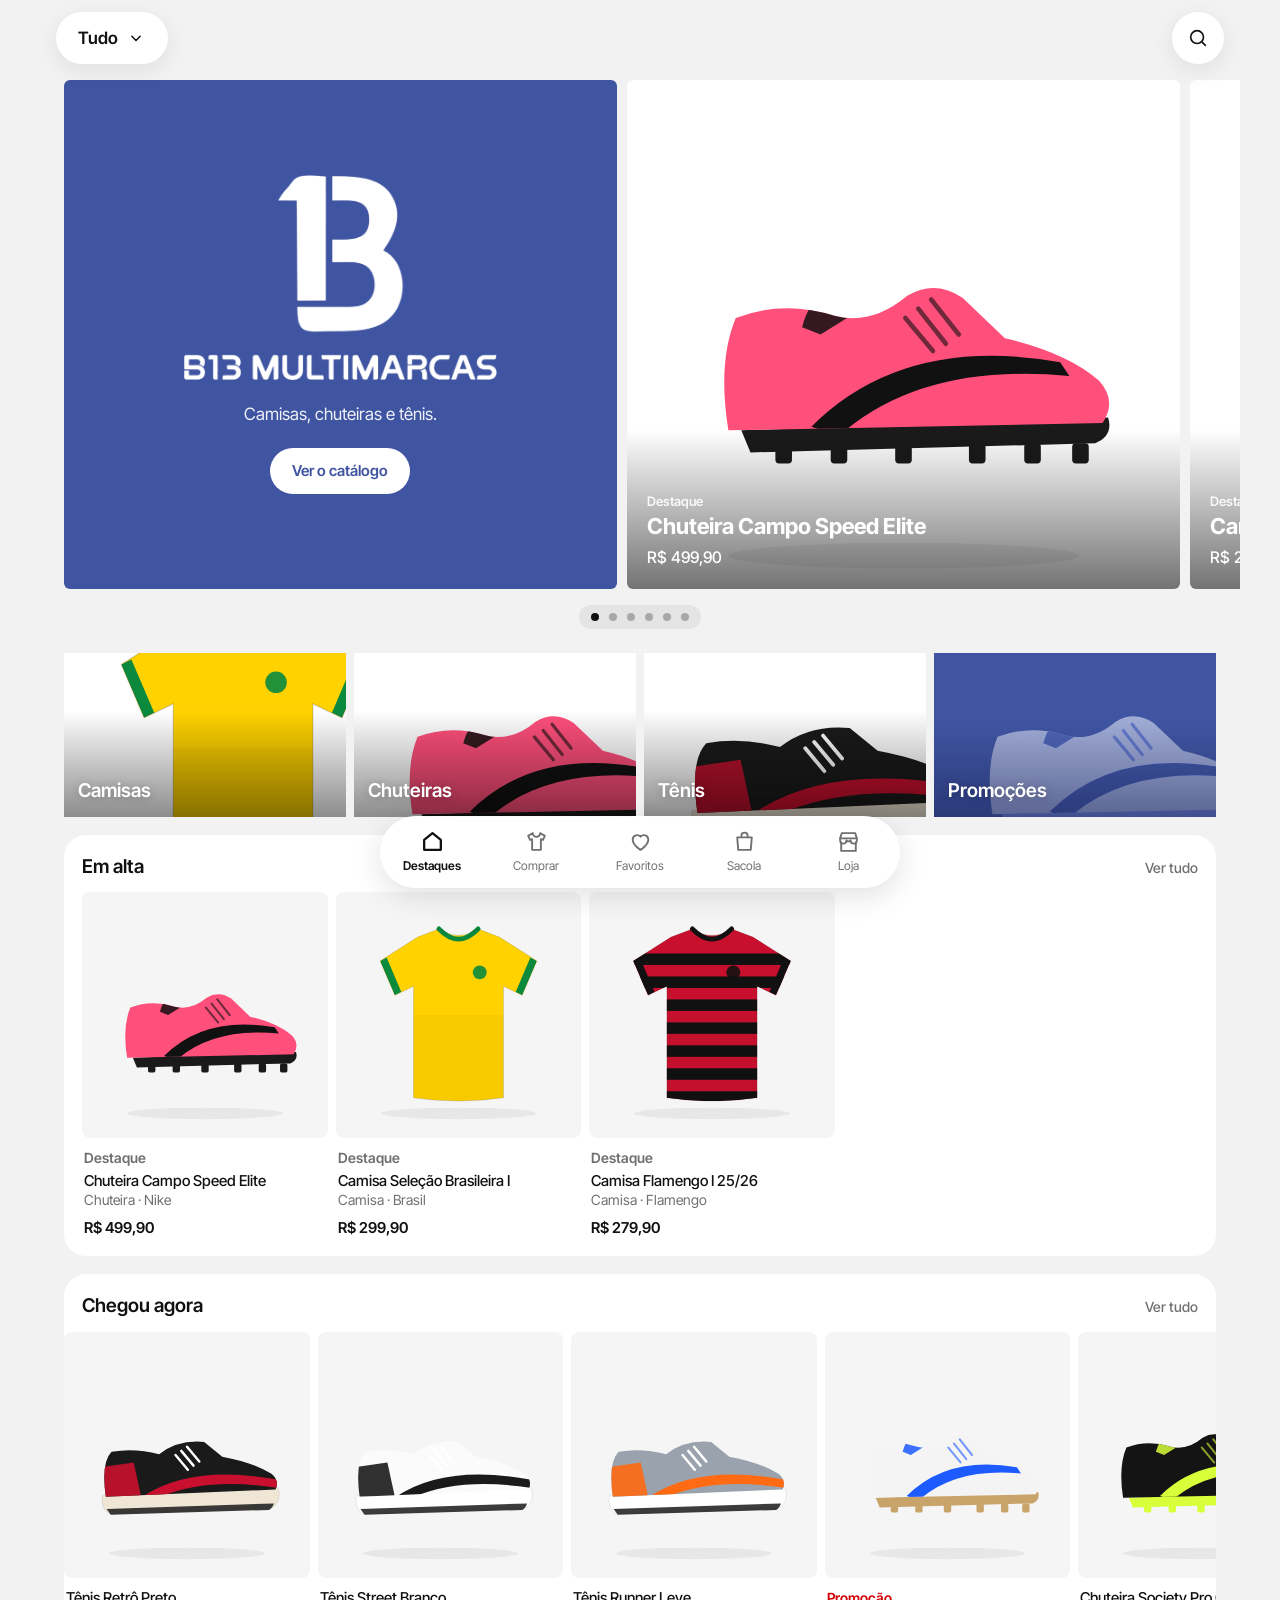
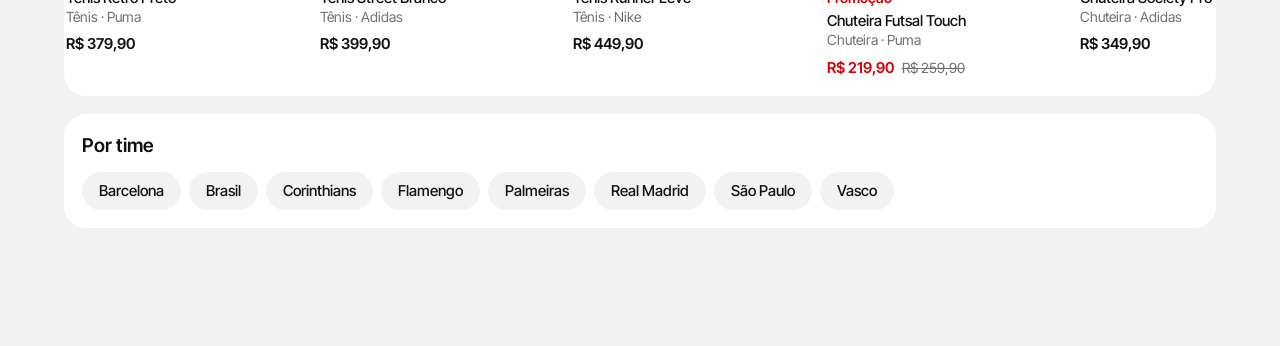
==== index.html @ 79653fb7 "Catálogo B13 com Firebase da loja Co-Authored-By: Claude Opus 5.5 <noreply@anthropic.com>" ====
<!doctype html>
<html lang="pt-BR">
<head>
<meta charset="utf-8">
<meta name="viewport" content="width=device-width, initial-scale=1, viewport-fit=cover">
<title>B13 Multimarcas | Catálogo</title>
<meta name="description" content="Camisas de futebol, chuteiras e tênis. Veja o catálogo e peça pelo WhatsApp.">
<meta name="theme-color" content="#f2f2f2">
<meta property="og:title" content="B13 Multimarcas | Catálogo">
<meta property="og:image" content="https://b13multimarcas.com.br/assets/marca/compartilhar.jpg">
<meta property="og:image:width" content="1200">
<meta property="og:image:height" content="630">
<meta property="og:url" content="https://b13multimarcas.com.br/">
<link rel="canonical" href="https://b13multimarcas.com.br/">
<meta property="og:type" content="website">
<meta property="og:description" content="Camisas de futebol, chuteiras e tênis. Peça pelo WhatsApp.">
<link rel="icon" type="image/png" sizes="32x32" href="assets/marca/icone-32.png">
<link rel="apple-touch-icon" href="assets/marca/icone-180.png">
<link rel="preconnect" href="https://fonts.googleapis.com">
<link rel="preconnect" href="https://fonts.gstatic.com" crossorigin>
<link href="https://fonts.googleapis.com/css2?family=Anton&family=Inter+Tight:wght@400;500;600;700&display=swap" rel="stylesheet">
<link rel="stylesheet" href="assets/app.css">
<link rel="stylesheet" href="assets/vitrine.css">
</head>
<body class="vit">
<header class="vtop" id="top">
  <div class="vtop-in wrap">
    <div class="sel-w">
      <button class="pill" id="sel" aria-haspopup="menu" aria-expanded="false"></button>
      <div class="menu" id="menu" role="menu"></div>
    </div>
    <label class="pill busca" id="buscaBox"><input id="q" type="search" placeholder="Buscar time, modelo ou marca" autocomplete="off"><button class="icon-btn" id="qx" aria-label="Fechar busca"></button></label>
    <button class="redondo" id="btnBusca" aria-label="Buscar"></button>
  </div>
</header>

<main class="wrap" id="tela"></main>

<nav class="abas" id="abas" aria-label="Seções"></nav>

<article class="pagina" id="pagina"></article>

<div class="veu" id="veu"></div>
<aside class="folha" id="folha" aria-label="Filtros"></aside>
<div class="toast" id="toast"></div>

<script type="module" src="assets/vitrine.js"></script>
</body>
</html>
---- assets/app.css ----
:root {
  --tx: #111111;
  --tx2: #707072;
  --tx3: #9e9ea0;
  --bg: #ffffff;
  --sf: #f5f5f5;
  --ln: #e5e5e5;
  --brand: #4055a2;
  --brand-d: #34478c;
  --promo: #d30005;
  --ok: #007d48;
  --warn: #b25e00;
  --r: 12px;
  --head: 56px;
  color-scheme: light;
}
* { box-sizing: border-box; margin: 0; padding: 0; }
html { -webkit-text-size-adjust: 100%; }
body {
  font-family: 'Inter Tight', 'Helvetica Neue', Helvetica, Arial, sans-serif;
  color: var(--tx); background: var(--bg); font-size: 16px; line-height: 1.45;
  -webkit-font-smoothing: antialiased; -webkit-tap-highlight-color: transparent;
}
button, input, select, textarea { font: inherit; color: inherit; }
button { background: none; border: 0; cursor: pointer; }
img { display: block; max-width: 100%; }
a { color: inherit; text-decoration: none; }
.wrap { max-width: 1200px; margin: 0 auto; }
.display { font-family: 'Anton', 'Inter Tight', sans-serif; font-weight: 400; text-transform: uppercase; line-height: .95; letter-spacing: 0; }
.muted { color: var(--tx2); }
.icon-btn { width: 44px; height: 44px; display: grid; place-items: center; border-radius: 50%; }
.icon-btn:hover { background: var(--sf); }

/* topo */
.top { position: sticky; top: 0; z-index: 20; background: rgba(255,255,255,.96); backdrop-filter: blur(10px); }
.top-in { height: var(--head); display: flex; align-items: center; justify-content: space-between; padding: 0 8px 0 16px; gap: 8px; }
.marca { display: flex; align-items: center; gap: 10px; }
.marca img { height: 30px; width: auto; }
.marca .mn { height: 11px; }
.top.buscando .marca { display: none; }
.logo { font-family: 'Anton', sans-serif; font-size: 30px; letter-spacing: .5px; line-height: 1; }
.search { flex: 1; display: none; align-items: center; gap: 8px; background: var(--sf); border-radius: 999px; padding: 0 6px 0 14px; height: 40px; }
.search input { flex: 1; border: 0; background: none; outline: none; min-width: 0; font-size: 16px; }
.top.buscando .logo { display: none; }
.top.buscando .search { display: flex; }
.top.buscando .btn-busca { display: none; }

/* chips */
.chips { display: flex; gap: 8px; overflow-x: auto; padding: 8px 16px 12px; scrollbar-width: none; }
.chips::-webkit-scrollbar { display: none; }
.chip { flex: none; height: 38px; padding: 0 16px; border-radius: 999px; border: 1px solid var(--ln); background: #fff; font-size: 15px; font-weight: 500; white-space: nowrap; display: inline-flex; align-items: center; gap: 6px; }
.chip.on { background: var(--brand); color: #fff; border-color: var(--brand); }
.chip.off { color: var(--tx3); text-decoration: line-through; }
.chip .n { font-size: 12px; background: #fff; color: var(--tx); border-radius: 999px; min-width: 18px; height: 18px; display: grid; place-items: center; padding: 0 5px; }

/* vitrine */
.intro { padding: 20px 16px 4px; }
.intro h1 { font-size: 44px; }
.intro p { color: var(--tx2); margin-top: 8px; }
.barra { display: flex; justify-content: space-between; align-items: baseline; padding: 4px 16px 10px; font-size: 14px; color: var(--tx2); }
.grid { display: grid; grid-template-columns: repeat(2, 1fr); gap: 20px 6px; padding: 0 0 40px; }
@media (min-width: 720px) { .grid { grid-template-columns: repeat(3, 1fr); gap: 32px 12px; padding: 0 16px 60px; } .intro h1 { font-size: 64px; } }
@media (min-width: 1080px) { .grid { grid-template-columns: repeat(4, 1fr); } }
.card { display: block; }
.card .ph { aspect-ratio: 1; background: var(--sf); overflow: hidden; position: relative; }
.card .ph img { width: 100%; height: 100%; object-fit: cover; transition: transform .4s; }
.card:hover .ph img { transform: scale(1.03); }
.card.esg .ph img { opacity: .45; }
.card .info { padding: 10px 10px 0; }
.tag { font-size: 14px; font-weight: 600; color: var(--promo); }
.tag.cinza { color: var(--tx2); }
.card .nome { font-weight: 500; font-size: 15px; line-height: 1.3; margin-top: 2px; }
.card .sub { color: var(--tx2); font-size: 14px; }
.preco { margin-top: 6px; font-weight: 600; font-size: 15px; display: flex; gap: 8px; align-items: baseline; flex-wrap: wrap; }
.preco s { color: var(--tx2); font-weight: 400; font-size: 14px; }
.preco .pr { color: var(--promo); }
.vazio { padding: 60px 16px; text-align: center; color: var(--tx2); }
.rodape { border-top: 1px solid var(--ln); padding: 28px 16px 40px; display: flex; flex-direction: column; gap: 14px; font-size: 14px; color: var(--tx2); }
.rodape a { color: var(--tx); font-weight: 500; }

/* produto */
.pagina { position: fixed; inset: 0; background: #fff; z-index: 40; overflow-y: auto; display: none; }
.pagina.on { display: block; animation: sobe .22s ease-out; }
@keyframes sobe { from { transform: translateY(16px); opacity: 0; } }
.pg-top { position: sticky; top: 0; z-index: 3; height: var(--head); display: flex; justify-content: space-between; align-items: center; padding: 0 6px; background: rgba(255,255,255,.96); }
.galeria { display: flex; overflow-x: auto; scroll-snap-type: x mandatory; scrollbar-width: none; background: var(--sf); }
.galeria::-webkit-scrollbar { display: none; }
.galeria img { flex: none; width: 100%; aspect-ratio: 1; object-fit: cover; scroll-snap-align: start; }
.pontos { display: flex; justify-content: center; gap: 6px; padding: 12px 0 0; }
.pontos i { width: 6px; height: 6px; border-radius: 50%; background: var(--ln); }
.pontos i.on { background: var(--brand); }
.pd { padding: 18px 20px 120px; }
.pd h1 { font-size: 26px; font-weight: 600; line-height: 1.15; letter-spacing: -.3px; }
.pd .sub { color: var(--tx2); margin-top: 4px; }
.pd .preco { font-size: 18px; margin-top: 14px; }
.pd .preco s { font-size: 16px; }
.sec-t { font-weight: 600; margin: 28px 0 12px; display: flex; justify-content: space-between; }
.tams { display: grid; grid-template-columns: repeat(auto-fill, minmax(72px, 1fr)); gap: 8px; }
.tam { height: 48px; border: 1px solid var(--ln); border-radius: 8px; font-weight: 500; }
.tam.on { border-color: var(--brand); box-shadow: inset 0 0 0 1px var(--brand); color: var(--brand); }
.tam:disabled { color: var(--tx3); background: var(--sf); text-decoration: line-through; cursor: default; }
.pd .desc { color: var(--tx); margin-top: 28px; line-height: 1.6; }
.cta { position: fixed; left: 0; right: 0; bottom: 0; padding: 12px 16px calc(12px + env(safe-area-inset-bottom)); background: linear-gradient(transparent, #fff 30%); z-index: 4; }
.pagina .cta { position: sticky; }
.btn { height: 56px; width: 100%; border-radius: 999px; background: var(--brand); color: #fff; font-weight: 600; font-size: 16px; transition: background .15s; display: flex; align-items: center; justify-content: center; gap: 10px; }
.btn:active { background: var(--brand-d); }
.btn.sec:active { background: var(--sf); }
.btn:disabled { background: var(--ln); color: var(--tx3); }
.btn.sec { background: #fff; color: var(--tx); border: 1px solid var(--ln); }
.btn.mini { height: 44px; width: auto; padding: 0 20px; font-size: 15px; }
.rel { display: grid; grid-auto-flow: column; grid-auto-columns: 46%; gap: 8px; overflow-x: auto; scrollbar-width: none; margin: 0 -20px; padding: 0 20px; }
.rel::-webkit-scrollbar { display: none; }
@media (min-width: 900px) {
  .pg-in { display: grid; grid-template-columns: 1.3fr 1fr; max-width: 1200px; margin: 0 auto; gap: 32px; }
  .galeria { flex-direction: column; overflow: visible; background: none; gap: 8px; }
  .galeria img { background: var(--sf); }
  .pontos { display: none; }
  .pd { position: sticky; top: var(--head); align-self: start; }
  .pagina .cta { position: static; padding: 24px 0 0; background: none; }
  .rel { grid-auto-columns: 30%; }
}

/* folha de filtros */
.veu { position: fixed; inset: 0; background: rgba(0,0,0,.35); z-index: 60; display: none; }
.veu.on { display: block; }
.folha { position: fixed; left: 0; right: 0; bottom: 0; background: #fff; border-radius: 20px 20px 0 0; z-index: 61; max-height: 86vh; overflow-y: auto; transform: translateY(105%); transition: transform .25s ease; }
.folha.on { transform: none; }
@media (min-width: 720px) { .folha { left: auto; top: 0; width: 420px; border-radius: 0; max-height: none; transform: translateX(105%); } }
.folha-h { display: flex; justify-content: space-between; align-items: center; padding: 14px 8px 4px 20px; font-weight: 600; font-size: 18px; position: sticky; top: 0; background: #fff; }
.folha-c { padding: 0 20px 20px; }
.folha-c .sec-t { margin-top: 20px; }
.folha-c .chips { padding: 0; flex-wrap: wrap; overflow: visible; }
.folha-f { position: sticky; bottom: 0; background: #fff; display: flex; gap: 10px; padding: 12px 20px calc(14px + env(safe-area-inset-bottom)); border-top: 1px solid var(--ln); }

/* interruptor */
.sw { display: flex; justify-content: space-between; align-items: center; gap: 16px; padding: 12px 0; cursor: pointer; }
.sw input { appearance: none; width: 46px; height: 28px; border-radius: 999px; background: var(--ln); position: relative; flex: none; cursor: pointer; transition: background .2s; }
.sw input::after { content: ''; position: absolute; width: 22px; height: 22px; top: 3px; left: 3px; border-radius: 50%; background: #fff; box-shadow: 0 1px 3px rgba(0,0,0,.2); transition: transform .2s; }
.sw input:checked { background: var(--brand); }
.sw input:checked::after { transform: translateX(18px); }
.sw small { display: block; color: var(--tx2); font-size: 13px; }

.toast { position: fixed; left: 50%; bottom: 96px; transform: translateX(-50%) translateY(20px); background: var(--tx); color: #fff; padding: 12px 18px; border-radius: 999px; font-size: 14px; font-weight: 500; opacity: 0; transition: .2s; z-index: 90; pointer-events: none; white-space: nowrap; }
.toast.on { opacity: 1; transform: translateX(-50%); }
---- assets/vitrine.css ----
/* Vitrine: layout de app (menu em pílula, banner, blocos e barra flutuante) */
body.vit { --cinza: #f2f2f2; --sombra: 0 6px 24px rgba(0,0,0,.08); background: #fff; padding-bottom: calc(110px + env(safe-area-inset-bottom)); }
body.vit.fundo { background: var(--cinza); }

/* topo */
/* sem backdrop-filter aqui: ele esconde o menu que sai para fora do topo */
.vtop { position: sticky; top: 0; z-index: 30; background: rgba(255,255,255,.97); }
body.fundo .vtop { background: rgba(242,242,242,.97); }
.vtop-in { height: 76px; display: flex; align-items: center; justify-content: space-between; gap: 10px; padding: 0 16px; }
.pill { height: 52px; border-radius: 999px; background: #fff; box-shadow: var(--sombra); display: inline-flex; align-items: center; gap: 8px; padding: 0 22px; font-weight: 600; font-size: 17px; }
.pill svg { transition: transform .2s; }
.pill[aria-expanded="true"] svg { transform: rotate(180deg); }
.redondo { width: 52px; height: 52px; border-radius: 50%; background: #fff; box-shadow: var(--sombra); display: grid; place-items: center; flex: none; }
.sel-w { position: relative; }
.menu { position: absolute; top: 60px; left: 0; min-width: 250px; background: #fff; border-radius: 22px; box-shadow: 0 12px 40px rgba(0,0,0,.14); padding: 10px 0; display: none; z-index: 5; }
.menu.on { display: block; animation: cai .16s ease-out; }
@keyframes cai { from { opacity: 0; transform: translateY(-6px); } }
.menu button { display: flex; align-items: center; gap: 10px; width: 100%; text-align: left; padding: 13px 26px; font-size: 17px; }
.menu button.on { font-weight: 700; }
.menu hr { border: 0; border-top: 1px solid var(--ln); margin: 6px 16px; }
.menu .ponto { width: 8px; height: 8px; border-radius: 50%; background: var(--promo); }
.busca { display: none; flex: 1; padding: 0 6px 0 20px; font-weight: 400; }
.busca input { flex: 1; min-width: 0; border: 0; outline: none; background: none; font-size: 16px; }
.vtop.buscando .sel-w, .vtop.buscando #btnBusca { display: none; }
.vtop.buscando .busca { display: flex; }

/* banner */
.hero { display: flex; gap: 10px; overflow-x: auto; scroll-snap-type: x mandatory; padding: 4px 24px 0; scroll-padding: 0 24px; scrollbar-width: none; }
.hero::-webkit-scrollbar { display: none; }
.slide { flex: 0 0 calc(100% - 48px); max-width: 560px; aspect-ratio: 5 / 4.6; border-radius: 6px; overflow: hidden; position: relative; scroll-snap-align: center; background: #fff; display: block; }
.slide img { width: 100%; height: 100%; object-fit: cover; }
.slide .txt { position: absolute; left: 0; right: 0; bottom: 0; padding: 60px 20px 20px; background: linear-gradient(transparent, rgba(0,0,0,.55)); color: #fff; }
.slide .txt small { font-size: 13px; font-weight: 600; opacity: .9; }
.slide .txt b { display: block; font-size: 22px; line-height: 1.15; margin-top: 2px; }
.slide .txt span { display: block; margin-top: 6px; font-weight: 500; }
.slide.marca-s { background: var(--brand); display: flex; flex-direction: column; justify-content: center; align-items: center; gap: 22px; color: #fff; text-align: center; padding: 24px; }
.slide.marca-s img { width: 62%; height: auto; object-fit: contain; }
.slide.marca-s p { font-size: 17px; opacity: .92; }
.slide.marca-s i { font-style: normal; background: #fff; color: var(--brand); font-weight: 600; border-radius: 999px; padding: 12px 22px; font-size: 15px; }
.slide.sem-foto { background: #fff; }
.slide.sem-foto img { object-fit: contain; padding: 8% 8% 22%; }
.dots { display: flex; justify-content: center; padding: 16px 0 6px; }
.dots div { display: flex; gap: 10px; background: #e4e4e4; border-radius: 999px; padding: 8px 12px; }
.dots i { width: 8px; height: 8px; border-radius: 50%; background: #a8a8a8; transition: background .2s; }
.dots i.on { background: var(--tx); }

/* blocos de categoria */
.blocos { display: grid; grid-template-columns: 1fr 1fr; gap: 8px; padding: 18px 24px 0; }
.bloco { position: relative; aspect-ratio: 1.72; overflow: hidden; background: #fff; display: block; }
.bloco img { position: absolute; inset: 0; width: 100%; height: 100%; object-fit: cover; transform: scale(1.35) translate(10%, 6%); }
.bloco::after { content: ''; position: absolute; inset: 0; background: linear-gradient(transparent 35%, rgba(0,0,0,.45)); }
.bloco b { position: absolute; left: 14px; bottom: 12px; z-index: 1; color: #fff; font-size: 19px; font-weight: 600; text-shadow: 0 1px 8px rgba(0,0,0,.25); }
.bloco.promo { background: var(--brand); }
.bloco.promo img { mix-blend-mode: luminosity; opacity: .55; }
.bloco.promo::after { background: linear-gradient(transparent 40%, rgba(20,30,80,.5)); }

/* faixas de produtos */
.faixa { background: #fff; border-radius: 22px; margin: 18px 24px 0; padding: 18px 0 18px; }
.faixa h2 { font-size: 19px; font-weight: 600; padding: 0 18px 12px; display: flex; justify-content: space-between; align-items: baseline; }
.faixa h2 a { font-size: 14px; font-weight: 500; color: var(--tx2); }
.trilho { display: grid; grid-auto-flow: column; grid-auto-columns: 42%; gap: 8px; overflow-x: auto; padding: 0 18px; scrollbar-width: none; scroll-snap-type: x proximity; }
.trilho::-webkit-scrollbar { display: none; }
.trilho .card { scroll-snap-align: start; }
.trilho .card .info { padding: 8px 2px 0; }
.trilho .card .ph { border-radius: 8px; }
.times { display: flex; flex-wrap: wrap; gap: 8px; padding: 0 18px; }
.times .chip { background: var(--cinza); border-color: var(--cinza); }

/* telas */
.tit { padding: 6px 16px 14px; }
.tit h1 { font-size: 28px; font-weight: 700; letter-spacing: -.4px; }
.tit p { color: var(--tx2); margin-top: 2px; }
.vit .chips { padding: 0 16px 12px; }
.vazio2 { padding: 70px 32px; text-align: center; color: var(--tx2); display: flex; flex-direction: column; align-items: center; gap: 14px; }
.vazio2 .ic { width: 72px; height: 72px; border-radius: 50%; background: var(--sf); display: grid; place-items: center; color: var(--tx); }
.vazio2 b { color: var(--tx); font-size: 18px; }

/* sacola */
.itens { padding: 0 16px; }
.item { display: grid; grid-template-columns: 96px 1fr; gap: 14px; padding: 16px 0; border-bottom: 1px solid var(--ln); }
.item .ph { aspect-ratio: 1; background: var(--sf); border-radius: 8px; overflow: hidden; }
.item .ph img { width: 100%; height: 100%; object-fit: cover; }
.item .nm { font-weight: 500; line-height: 1.3; }
.item .sb { color: var(--tx2); font-size: 14px; margin-top: 2px; }
.item .rod { display: flex; justify-content: space-between; align-items: center; margin-top: 10px; }
.qtd { display: inline-flex; align-items: center; border: 1px solid var(--ln); border-radius: 999px; height: 38px; }
.qtd button { width: 38px; height: 36px; display: grid; place-items: center; }
.qtd button:disabled { color: var(--tx3); }
.qtd span { min-width: 22px; text-align: center; font-weight: 600; }
.resumo { margin: 8px 16px 0; padding: 18px 0; }
.resumo .l { display: flex; justify-content: space-between; padding: 4px 0; }
.resumo .l.t { font-weight: 700; font-size: 18px; border-top: 1px solid var(--ln); margin-top: 10px; padding-top: 14px; }
.resumo small { display: block; color: var(--tx2); margin: 10px 0 18px; }
.lnk { text-decoration: underline; color: var(--tx2); font-size: 14px; padding: 14px 0; display: block; margin: 0 auto; }

/* loja */
.lojab { padding: 10px 24px; display: flex; flex-direction: column; gap: 12px; }
.lojab .cab { background: var(--brand); border-radius: 22px; padding: 34px 24px; display: flex; flex-direction: column; align-items: center; gap: 14px; color: #fff; text-align: center; }
.lojab .cab img { width: 60%; max-width: 260px; }
.passos { background: var(--sf); border-radius: 18px; padding: 18px 20px; display: flex; flex-direction: column; gap: 12px; margin-top: 8px; }
.passos div { display: flex; gap: 12px; align-items: baseline; }
.passos b { width: 24px; height: 24px; border-radius: 50%; background: var(--tx); color: #fff; font-size: 13px; display: grid; place-items: center; flex: none; }

/* barra de abas flutuante */
.abas { position: fixed; z-index: 35; left: 50%; transform: translateX(-50%); bottom: calc(12px + env(safe-area-inset-bottom)); width: calc(100% - 32px); max-width: 520px; height: 72px; border-radius: 36px; background: rgba(255,255,255,.96); backdrop-filter: blur(14px); -webkit-backdrop-filter: blur(14px); box-shadow: 0 8px 30px rgba(0,0,0,.12); display: grid; grid-template-columns: repeat(5, 1fr); align-items: center; }
.abas button { display: flex; flex-direction: column; align-items: center; gap: 3px; font-size: 12px; color: var(--tx2); position: relative; }
.abas button.on { color: var(--tx); font-weight: 600; }
.abas button.on svg { stroke-width: 2.2; }
.abas .badge-n { position: absolute; top: -4px; left: calc(50% + 6px); min-width: 18px; height: 18px; border-radius: 999px; background: var(--brand); color: #fff; font-size: 11px; font-weight: 700; display: grid; place-items: center; padding: 0 5px; }
body.vit .toast { bottom: calc(100px + env(safe-area-inset-bottom)); }

/* produto: ações extras */
.pg-top .dir { display: flex; }
.coracao.on svg { fill: var(--promo); stroke: var(--promo); }
.acoes { display: flex; gap: 8px; }
.acoes .btn { flex: 1; font-size: 15px; gap: 8px; }
.acoes .btn.meia { flex: 0 0 36%; }
.tams.pisca { animation: pisca .5s; }
@keyframes pisca { 25%, 75% { transform: translateX(-5px); } 50% { transform: translateX(5px); } }

@media (min-width: 720px) {
  .slide { flex-basis: 48%; }
  .blocos { grid-template-columns: repeat(4, 1fr); }
  .trilho { grid-auto-columns: 22%; }
}

/* finalizar compra */
.voltar-lnk { display: inline-flex; align-items: center; gap: 4px; color: var(--tx2); font-size: 14px; margin-bottom: 6px; }
.fin { padding: 0 16px 20px; display: flex; flex-direction: column; gap: 12px; }
.passo { border: 1px solid var(--ln); border-radius: 18px; padding: 18px 16px; }
.passo h2 { font-size: 18px; font-weight: 600; display: flex; align-items: center; gap: 10px; margin-bottom: 14px; }
.passo h2 b { width: 26px; height: 26px; border-radius: 50%; background: var(--tx); color: #fff; font-size: 13px; display: grid; place-items: center; }
.cep-l { display: flex; gap: 8px; }
.cep-l input, .cmp input { flex: 1; min-width: 0; height: 50px; border: 1px solid var(--ln); border-radius: 12px; padding: 0 14px; font-size: 16px; background: #fff; outline: none; }
.cep-l input:focus, .cmp input:focus { border-color: var(--tx); }
.cep-l .btn.mini { height: 50px; }
.lnk-p { display: inline-block; font-size: 13px; color: var(--tx2); text-decoration: underline; margin-top: 8px; }
.erro-ck { color: var(--promo); font-size: 14px; margin-top: 10px; }
.opcoes { display: flex; flex-direction: column; gap: 8px; margin-top: 14px; }
.op { display: flex; align-items: center; gap: 12px; border: 1px solid var(--ln); border-radius: 14px; padding: 14px; cursor: pointer; }
.op.on { border-color: var(--brand); box-shadow: inset 0 0 0 1px var(--brand); }
.op input { accent-color: var(--brand); width: 18px; height: 18px; flex: none; }
.op .m { flex: 1; min-width: 0; display: flex; flex-direction: column; }
.op .m small { color: var(--tx2); font-size: 13px; }
.op .v { font-weight: 600; white-space: nowrap; }
.cmp { display: flex; flex-direction: column; gap: 6px; margin-bottom: 12px; font-size: 14px; color: var(--tx2); }
.cmp input { flex: none; color: var(--tx); }
.dupla-ck { display: grid; grid-template-columns: 1fr 96px; gap: 10px; }
.passo .l { display: flex; justify-content: space-between; padding: 4px 0; }
.passo .l.t { font-weight: 700; font-size: 18px; border-top: 1px solid var(--ln); margin-top: 8px; padding-top: 12px; }
.seguro { text-align: center; color: var(--tx2); font-size: 13px; margin-top: 10px; }
.aviso-demo { background: var(--sf); border-radius: 12px; padding: 14px; font-size: 14px; color: var(--tx2); }

/* pedido confirmado */
.ok-pg { text-align: center; padding: 26px 24px 18px; display: flex; flex-direction: column; align-items: center; gap: 10px; }
.ok-pg h1 { font-size: 26px; font-weight: 700; letter-spacing: -.3px; }
.ok-pg p { color: var(--tx2); max-width: 320px; }
.ic-ok { width: 76px; height: 76px; border-radius: 50%; background: var(--ok); color: #fff; display: grid; place-items: center; }
.ic-ok.esp { background: var(--warn); }
.mini-i { display: flex; justify-content: space-between; gap: 12px; padding: 10px 0; border-bottom: 1px solid var(--ln); font-size: 15px; }
.mini-i small { color: var(--tx2); }
.mini-i.t { font-weight: 700; border: 0; font-size: 17px; }
.fin .lnk { text-align: center; }
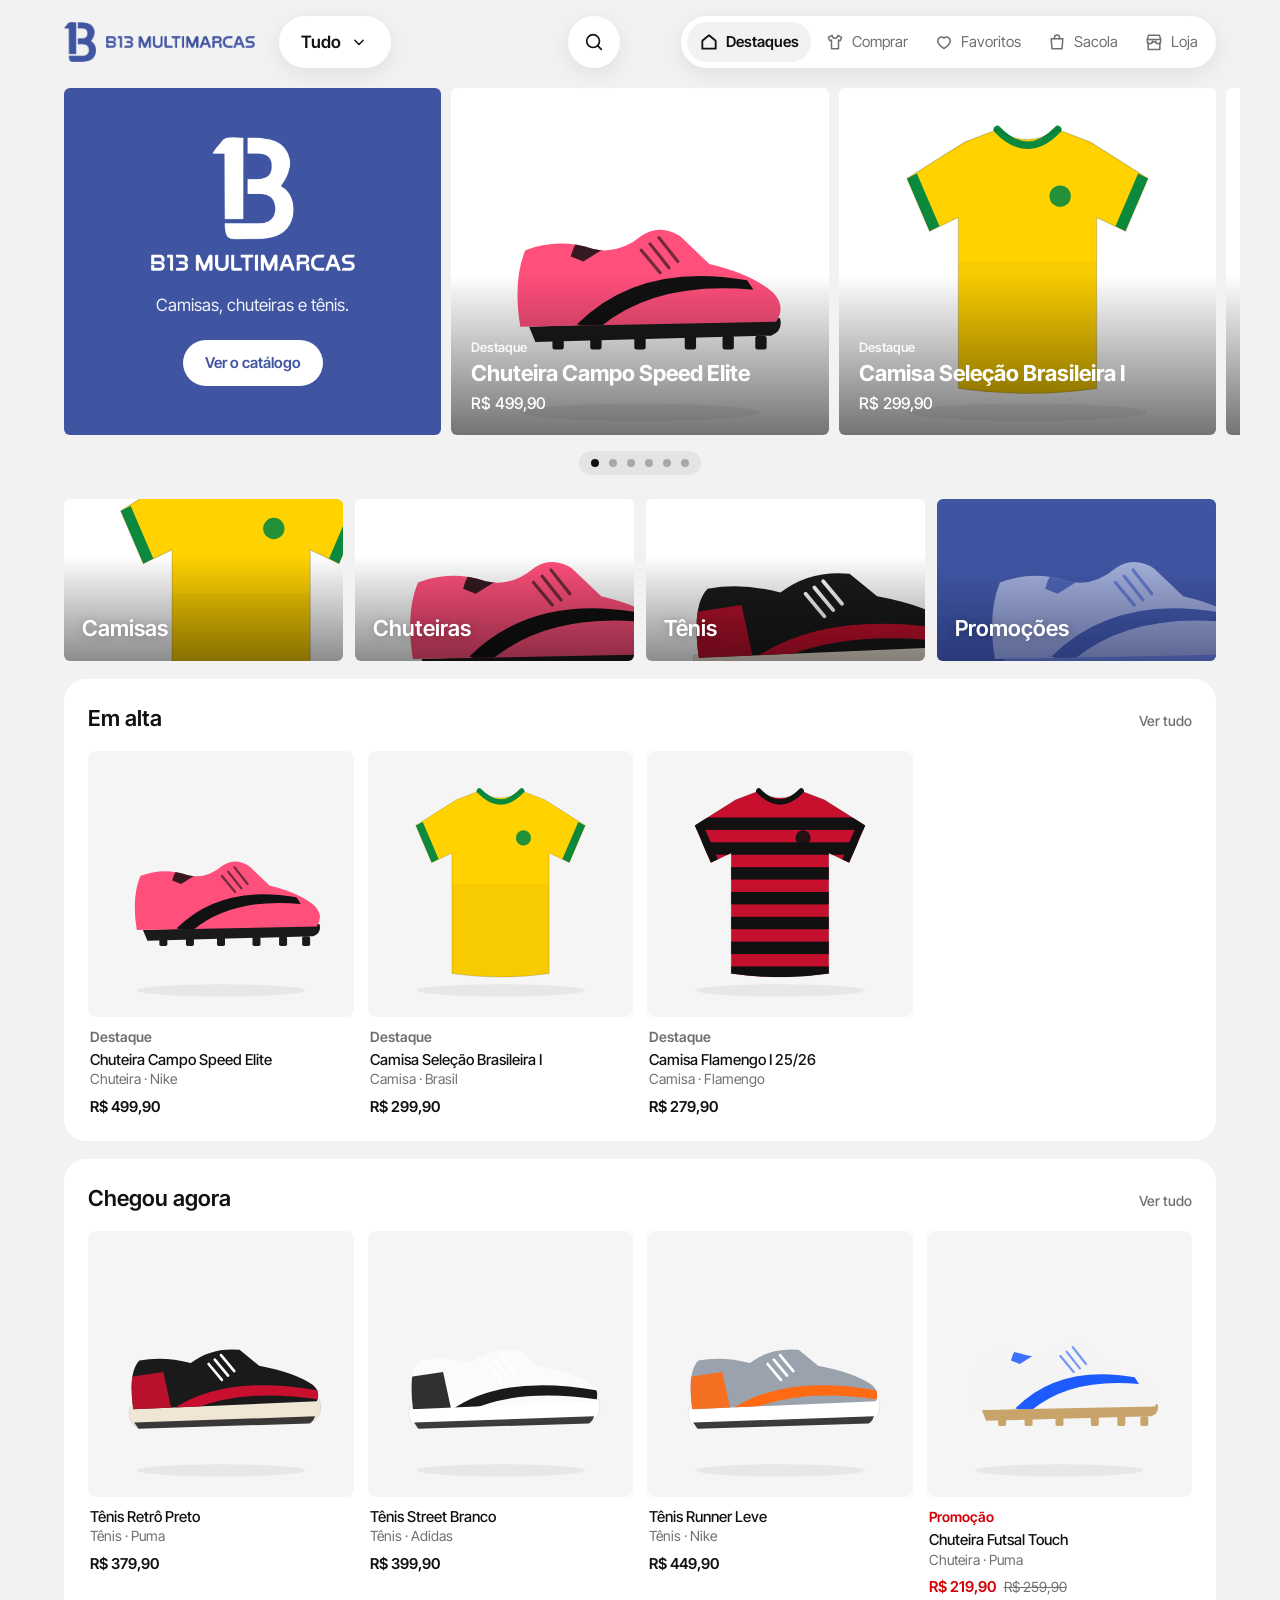
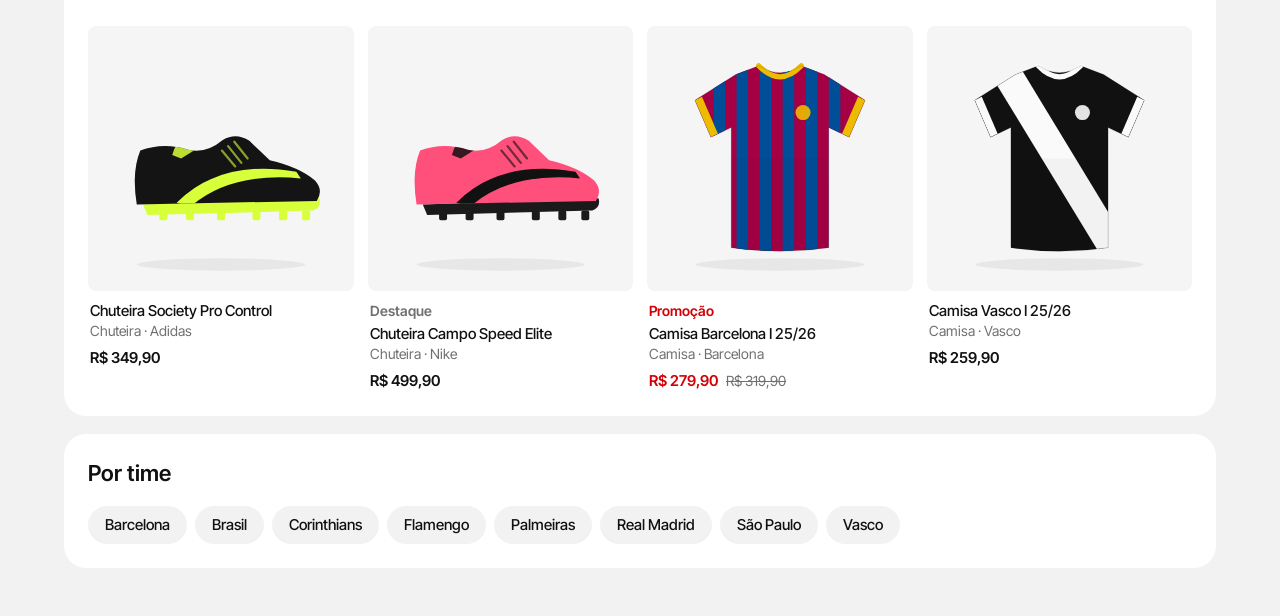
==== commit fee9cbf9: "Layout para computador na vitrine e no painel Co-Authored-By: Claude Opus 5.5 <noreply@anthropic.com" ====
--- a/index.html
+++ b/index.html
@@ -25,6 +25,7 @@
 <body class="vit">
 <header class="vtop" id="top">
   <div class="vtop-in wrap">
+    <a class="vlogo" href="#inicio" aria-label="B13 Multimarcas, início"><img src="assets/marca/simbolo-azul.png" alt=""><img class="mn" src="assets/marca/nome-azul.png" alt=""></a>
     <div class="sel-w">
       <button class="pill" id="sel" aria-haspopup="menu" aria-expanded="false"></button>
       <div class="menu" id="menu" role="menu"></div>
--- a/assets/vitrine.css
+++ b/assets/vitrine.css
@@ -122,6 +122,53 @@
   .slide { flex-basis: 48%; }
   .blocos { grid-template-columns: repeat(4, 1fr); }
   .trilho { grid-auto-columns: 22%; }
+}
+
+/* computador: menu no topo, banner com 3 cartões, faixas em grade */
+.vlogo { display: none; }
+@media (min-width: 1024px) {
+  body.vit { padding-bottom: 40px; }
+  body.vit .toast { bottom: 32px; }
+  .vtop-in { height: 84px; padding: 0 24px; justify-content: flex-start; gap: 14px; }
+  .vlogo { display: flex; align-items: center; gap: 10px; margin-right: 10px; flex: none; }
+  .vlogo img { height: 40px; width: auto; }
+  .vlogo .mn { height: 12px; }
+  #btnBusca { margin-left: auto; }
+  .vtop.buscando .busca { margin-right: 0; }
+  /* a barra de abas vira o menu do topo, à direita */
+  .vtop-in { padding-right: 620px; }
+  .abas { top: 16px; bottom: auto; left: auto; right: max(24px, calc((100vw - 1200px) / 2 + 24px)); transform: none; width: auto; max-width: none; height: 52px; border-radius: 999px; grid-template-columns: repeat(5, auto); gap: 2px; padding: 0 6px; box-shadow: var(--sombra); }
+  .abas button { flex-direction: row; gap: 7px; font-size: 15px; height: 40px; padding: 0 12px; border-radius: 999px; }
+  .abas button:hover { background: var(--cinza); }
+  .abas button.on { background: var(--cinza); }
+  .abas button svg { width: 20px; height: 20px; }
+  .abas .badge-n { position: static; margin-left: 2px; }
+
+  .hero { padding: 4px 24px 0; scroll-padding: 0 24px; }
+  .slide { flex-basis: calc((100% - 20px) / 3); max-width: none; }
+  .dots i { cursor: pointer; }
+  .blocos { grid-template-columns: none; grid-auto-flow: column; grid-auto-columns: 1fr; gap: 12px; }
+  .bloco { border-radius: 6px; }
+  .bloco b { font-size: 22px; left: 18px; bottom: 16px; }
+  .faixa { padding: 24px 0; }
+  .faixa h2 { font-size: 22px; padding: 0 24px 16px; }
+  .trilho { grid-auto-flow: row; grid-template-columns: repeat(4, 1fr); overflow: visible; gap: 28px 14px; padding: 0 24px; }
+  .times { padding: 0 24px; }
+
+  .tit { padding: 18px 24px 16px; }
+  .tit h1 { font-size: 36px; }
+  .vit .chips { padding: 0 24px 16px; }
+  .grid { padding: 0 24px 60px; }
+
+  /* sacola: itens à esquerda, total fixo à direita */
+  .sac { display: grid; grid-template-columns: 1fr 380px; gap: 40px; padding: 0 24px; align-items: start; }
+  .sac .itens { padding: 0; }
+  .sac .resumo { margin: 0; position: sticky; top: 100px; background: var(--sf); border-radius: 22px; padding: 22px 24px; }
+  .sac .resumo .l.t { border-top: 0; margin-top: 0; padding-top: 0; }
+  .item { grid-template-columns: 120px 1fr; }
+
+  /* telas estreitas ficam centralizadas */
+  .lojab, .fin, .ok-pg, .tit:has(+ .fin) { max-width: 640px; margin-left: auto; margin-right: auto; }
 }
 
 /* finalizar compra */
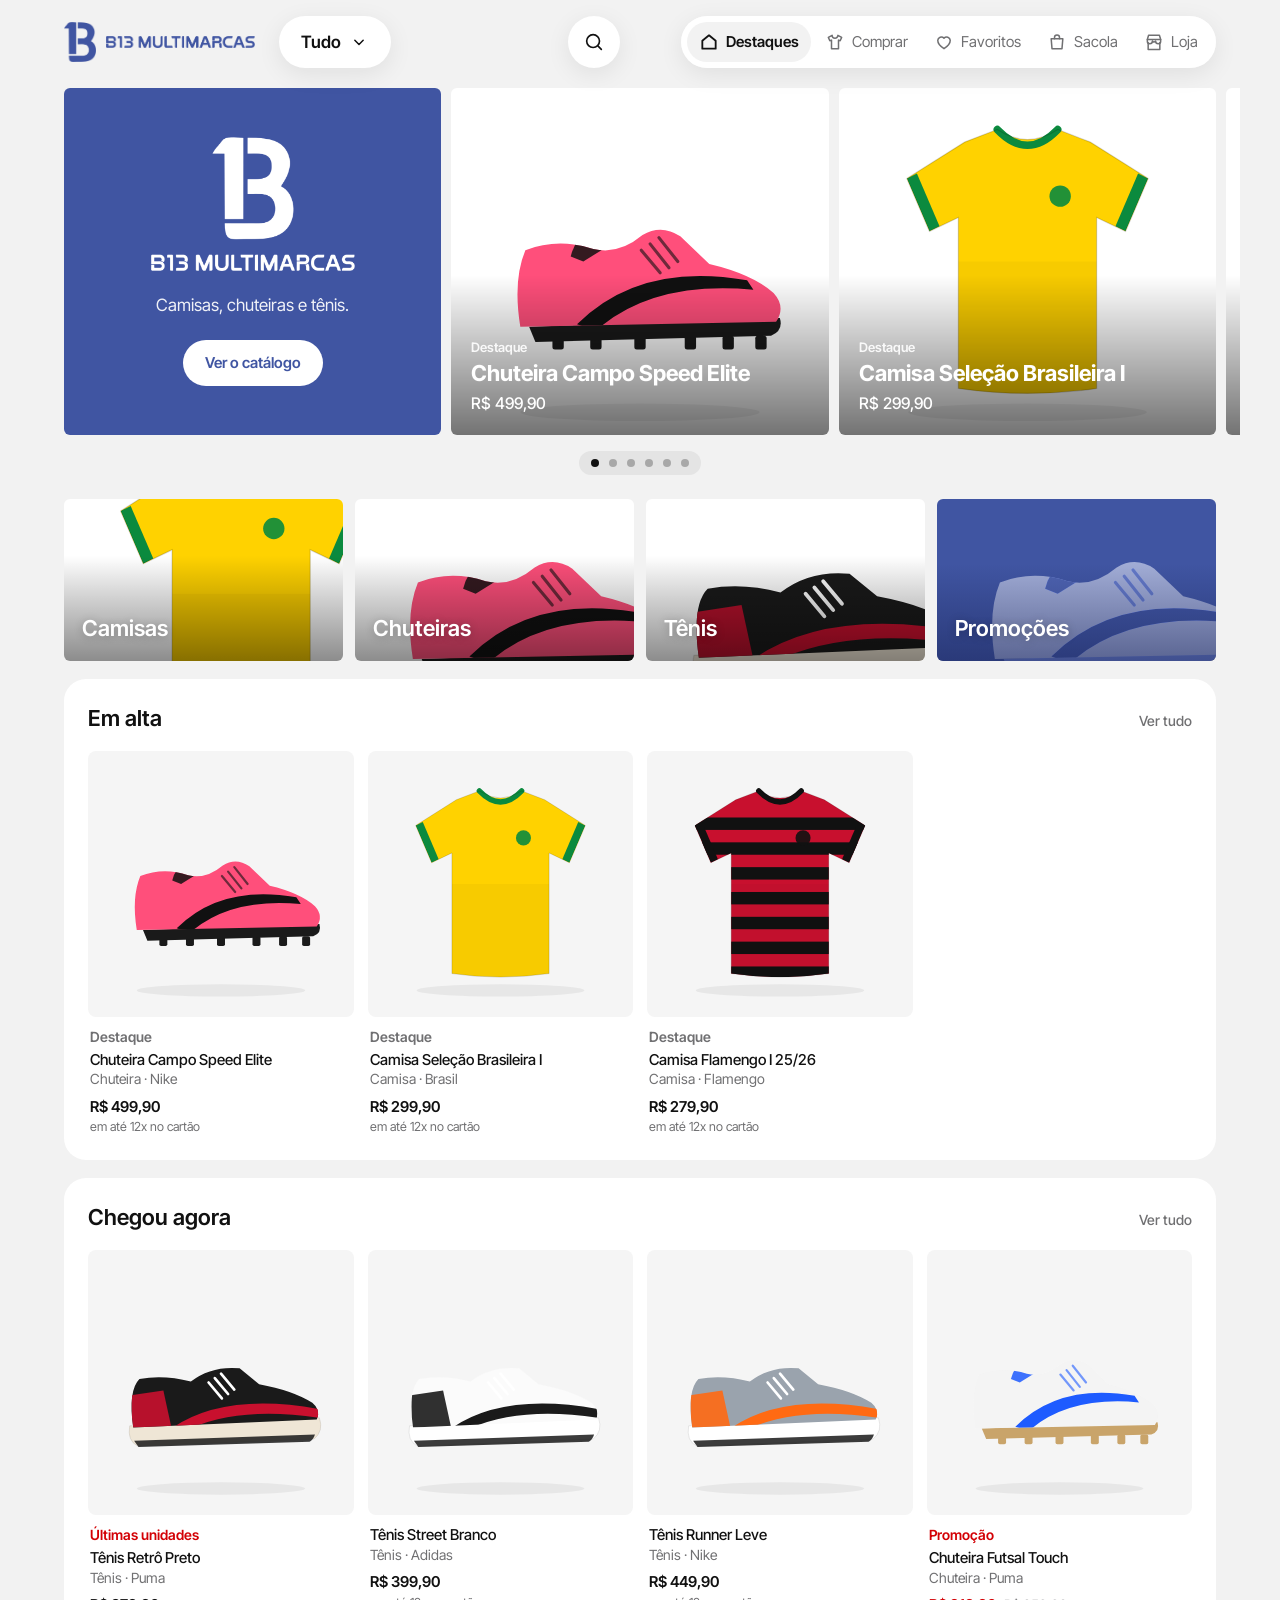
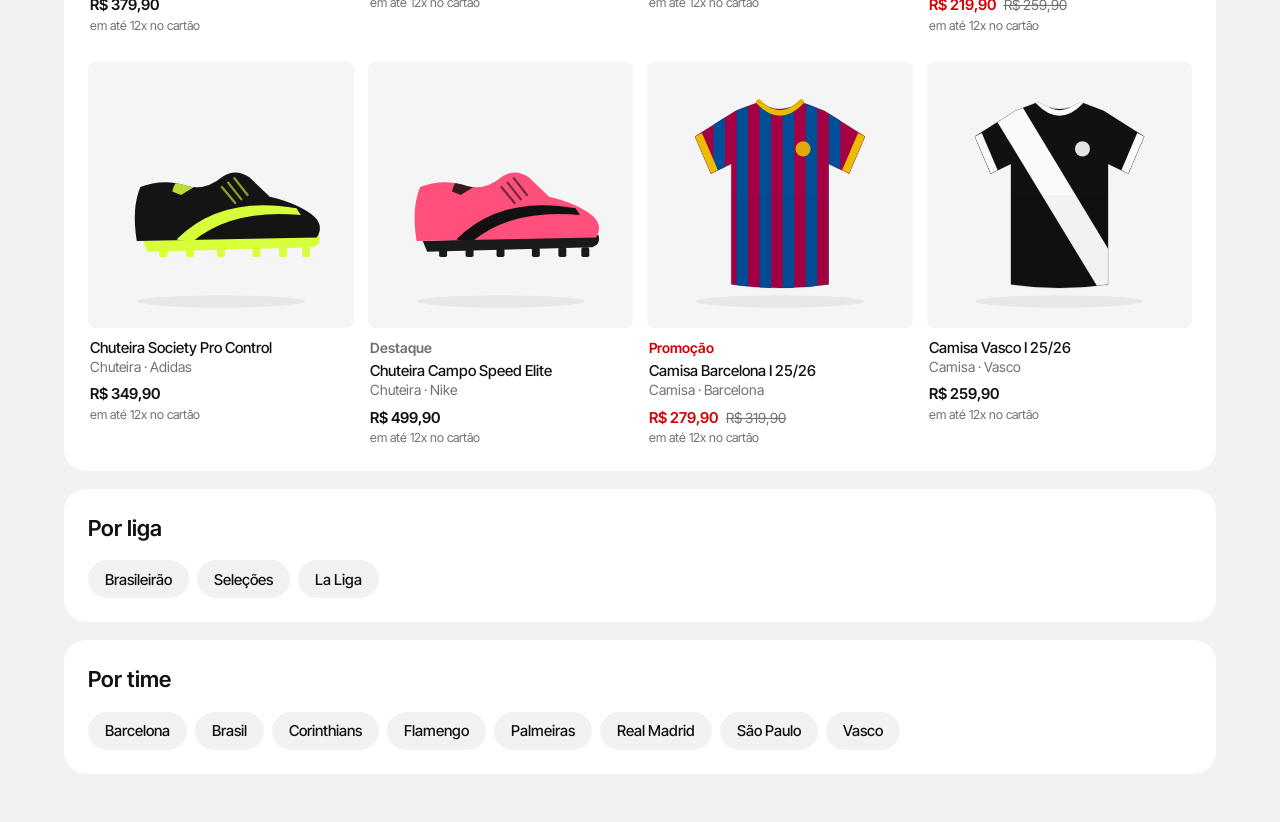
==== commit 83b98f9d: "Painel comercial e recursos de venda opcionais - Rastreio da vitrine: visitas por dia, origem, cliqu" ====
--- a/index.html
+++ b/index.html
@@ -23,6 +23,7 @@
 <link rel="stylesheet" href="assets/vitrine.css">
 </head>
 <body class="vit">
+<div class="avisos" id="avisos" hidden></div>
 <header class="vtop" id="top">
   <div class="vtop-in wrap">
     <a class="vlogo" href="#inicio" aria-label="B13 Multimarcas, início"><img src="assets/marca/simbolo-azul.png" alt=""><img class="mn" src="assets/marca/nome-azul.png" alt=""></a>
--- a/assets/app.css
+++ b/assets/app.css
@@ -142,3 +142,66 @@
 
 .toast { position: fixed; left: 50%; bottom: 96px; transform: translateX(-50%) translateY(20px); background: var(--tx); color: #fff; padding: 12px 18px; border-radius: 999px; font-size: 14px; font-weight: 500; opacity: 0; transition: .2s; z-index: 90; pointer-events: none; white-space: nowrap; }
 .toast.on { opacity: 1; transform: translateX(-50%); }
+
+/* ---------- movimento (catálogo e painel) ---------- */
+:root { --suave: cubic-bezier(.22, .61, .36, 1); --sai: cubic-bezier(.4, 0, 1, 1); }
+
+/* troca de tela: o conteúdo sobe de leve e os cartões entram em sequência */
+@keyframes entra { from { opacity: 0; transform: translateY(10px); } }
+.anima > * { animation: entra .42s var(--suave) both; }
+.anima > *:nth-child(2) { animation-delay: .04s; }
+.anima > *:nth-child(3) { animation-delay: .08s; }
+.anima > *:nth-child(4) { animation-delay: .12s; }
+.anima > *:nth-child(n+5) { animation-delay: .16s; }
+.anima .grid > *, .anima .trilho > *, .anima .lista2 > *, .anima .blocos > * { animation: entra .46s var(--suave) both; }
+.anima .grid > :nth-child(2), .anima .lista2 > :nth-child(2), .anima .trilho > :nth-child(2), .anima .blocos > :nth-child(2) { animation-delay: .05s; }
+.anima .grid > :nth-child(3), .anima .lista2 > :nth-child(3), .anima .trilho > :nth-child(3), .anima .blocos > :nth-child(3) { animation-delay: .09s; }
+.anima .grid > :nth-child(4), .anima .lista2 > :nth-child(4), .anima .trilho > :nth-child(4), .anima .blocos > :nth-child(4) { animation-delay: .13s; }
+.anima .grid > :nth-child(5), .anima .lista2 > :nth-child(5) { animation-delay: .16s; }
+.anima .grid > :nth-child(6), .anima .lista2 > :nth-child(6) { animation-delay: .19s; }
+.anima .grid > :nth-child(7), .anima .lista2 > :nth-child(7) { animation-delay: .22s; }
+.anima .grid > :nth-child(n+8), .anima .lista2 > :nth-child(n+8) { animation-delay: .25s; }
+
+/* resposta ao toque */
+.card, .bloco, .chip, .btn, .icon-btn, .tam, .op, .linha, .abas button, .tabs button, .seg button, .menu button, .pill {
+  transition: transform .2s var(--suave), background-color .22s, color .22s, border-color .22s, box-shadow .22s, opacity .22s;
+  -webkit-tap-highlight-color: transparent;
+}
+.card:active, .bloco:active, .linha:active { transform: scale(.975); }
+.chip:active, .btn:active, .icon-btn:active, .tam:active, .op:active, .seg button:active { transform: scale(.96); }
+.abas button:active svg, .tabs button:active svg { transform: scale(.88); }
+.abas button svg, .tabs button svg { transition: transform .2s var(--suave); }
+.card .ph img { transition: transform .6s var(--suave), opacity .3s; }
+@media (hover: hover) {
+  .card:hover { transform: translateY(-3px); }
+  .card:hover .ph img { transform: scale(1.05); }
+  .btn:hover { filter: brightness(1.06); }
+}
+
+/* página do produto / editor: sobe ao abrir, desce ao fechar */
+.pagina.on { animation: sobe .42s var(--suave); }
+@keyframes sobe { from { transform: translateY(36px); opacity: 0; } }
+.pagina.sai { display: block; pointer-events: none; animation: desce .26s var(--sai) forwards; }
+@keyframes desce { to { transform: translateY(36px); opacity: 0; } }
+@media (min-width: 720px) {
+  @keyframes sobe { from { transform: translateY(18px) scale(.985); opacity: 0; } }
+  @keyframes desce { to { transform: translateY(18px) scale(.985); opacity: 0; } }
+}
+
+/* véu e folha de filtros */
+.veu { display: block; opacity: 0; pointer-events: none; transition: opacity .3s var(--suave); }
+.veu.on { opacity: 1; pointer-events: auto; }
+.folha { transition: transform .42s var(--suave); }
+
+/* aviso */
+.toast { transition: opacity .3s var(--suave), transform .3s var(--suave); }
+
+/* quem pediu menos movimento no aparelho não vê animação */
+@media (prefers-reduced-motion: reduce) {
+  *, ::before, ::after { animation-duration: .01ms !important; animation-delay: 0s !important; transition-duration: .01ms !important; }
+}
+
+/* pílula que desliza entre as abas */
+.pilula { position: absolute; left: 0; top: 0; z-index: 0; border-radius: 999px; pointer-events: none; opacity: 0;
+  transition: transform .5s cubic-bezier(.34, 1.25, .5, 1), width .5s cubic-bezier(.34, 1.25, .5, 1), height .5s var(--suave), opacity .2s; }
+.abas > button, .tabs > button { position: relative; z-index: 1; }
--- a/assets/vitrine.css
+++ b/assets/vitrine.css
@@ -208,3 +208,117 @@
 .mini-i small { color: var(--tx2); }
 .mini-i.t { font-weight: 700; border: 0; font-size: 17px; }
 .fin .lnk { text-align: center; }
+
+/* menu da pílula abre crescendo do canto */
+.menu { transform-origin: top left; }
+.menu.on { animation: cai .26s var(--suave); }
+@keyframes cai { from { opacity: 0; transform: translateY(-8px) scale(.96); } }
+.ligas { padding-top: 0; margin-top: -4px; }
+
+/* cupom no checkout */
+.cupom-l input { text-transform: uppercase; }
+.cupom-l input::placeholder { text-transform: none; }
+.cupom-ok { display: flex; align-items: center; gap: 8px; background: #edf7ef; color: #1d6b35; border-radius: 12px; padding: 12px 14px; font-size: 15px; animation: entra .35s var(--suave); }
+.cupom-ok span { flex: 1; }
+.cupom-ok button { font-size: 14px; text-decoration: underline; color: #1d6b35; }
+.passo .l.desc { color: #1d6b35; font-weight: 600; }
+.abas .pilula { background: var(--cinza); }
+.abas button.on { background: none !important; }
+
+/* banner da campanha */
+.slide.camp { background: linear-gradient(150deg, var(--brand), #233372); color: #fff; display: flex; flex-direction: column; }
+.camp-fotos { flex: 1; position: relative; min-height: 0; }
+.camp-fotos img { position: absolute; top: 10%; width: 52%; height: auto; aspect-ratio: 1; object-fit: cover; border-radius: 14px; box-shadow: 0 14px 34px rgba(0,0,0,.3);
+  left: calc(8% + var(--i) * 20%); transform: rotate(calc(-7deg + var(--i) * 7deg)) translateY(calc(var(--i) * 6%)); z-index: calc(3 - var(--i)); animation: camp-entra .7s var(--suave) both; animation-delay: calc(.1s + var(--i) * .08s); }
+@keyframes camp-entra { from { opacity: 0; transform: translateY(30px) rotate(0deg); } }
+.camp-txt { padding: 0 22px 22px; position: relative; z-index: 4; }
+.camp-txt small { font-size: 13px; font-weight: 600; text-transform: uppercase; letter-spacing: 1px; opacity: .8; }
+.camp-txt b { display: block; font-family: Anton, sans-serif; font-weight: 400; font-size: 34px; line-height: 1.05; text-transform: uppercase; margin-top: 2px; }
+.camp-txt p { margin-top: 6px; font-size: 16px; opacity: .92; }
+.camp-acoes { display: flex; align-items: center; gap: 10px; margin-top: 14px; flex-wrap: wrap; }
+.camp-acoes i { font-style: normal; background: #fff; color: var(--brand); font-weight: 600; border-radius: 999px; padding: 11px 20px; font-size: 15px; }
+.camp-cupom { border: 1.5px dashed rgba(255,255,255,.7); border-radius: 999px; padding: 8px 14px; font-size: 14px; }
+.camp-cupom b { display: inline; font-family: inherit; font-size: inherit; letter-spacing: .5px; text-transform: none; }
+
+/* preço no Pix e parcelas */
+.preco .nopix { font-size: .62em; font-weight: 500; color: var(--tx2); }
+.parc { font-size: 12.5px; color: var(--tx2); margin-top: 2px; line-height: 1.3; }
+.pd .parc { font-size: 15px; margin-top: 4px; }
+.tag.azul { color: var(--brand); }
+
+/* selo de pagamento seguro */
+.selo { display: flex; align-items: center; gap: 10px; margin-top: 16px; padding: 12px 14px; border-radius: 12px; background: #f4f6fb; color: var(--tx2); font-size: 14px; }
+.selo svg { color: var(--brand); flex: none; }
+.selo b { color: var(--tx); }
+
+/* barra de frete grátis e desconto progressivo */
+.frete-barra { margin: 0 0 14px; font-size: 14px; }
+.frete-barra span { display: flex; align-items: center; gap: 6px; }
+.frete-barra i { display: block; height: 6px; border-radius: 999px; background: var(--ln); margin-top: 8px; overflow: hidden; }
+.frete-barra em { display: block; height: 100%; border-radius: inherit; background: var(--brand); transition: width .6s var(--suave); }
+.frete-barra.ok { color: #1d6b35; }
+.frete-barra.ok em { background: #2e9b52; }
+.prog { display: flex; align-items: center; gap: 8px; margin: 0 0 14px; padding: 10px 12px; border-radius: 12px; background: #fff6e6; color: #7a4b00; font-size: 14px; }
+.prog svg { flex: none; }
+.prog.mini { margin: 10px 0 0; display: inline-flex; }
+.resumo .l.desc, .resumo .l.pixl { color: #1d6b35; font-weight: 600; }
+
+/* ordenar */
+.chip.ordem { position: relative; gap: 6px; padding-right: 10px; }
+.chip.ordem select { appearance: none; -webkit-appearance: none; border: 0; background: none; font: inherit; color: inherit; padding-right: 2px; cursor: pointer; outline: none; }
+.chip.ordem.on select option { color: var(--tx); }
+
+/* produto: guia, últimas unidades, personalização */
+.sec-t { display: flex; justify-content: space-between; align-items: center; }
+.lnk-guia { display: inline-flex; align-items: center; gap: 5px; font-size: 14px; color: var(--tx2); text-decoration: underline; font-weight: 400; }
+.tam { position: relative; }
+.tam .ult { position: absolute; top: 6px; right: 6px; width: 7px; height: 7px; border-radius: 50%; background: var(--promo); }
+.restam { color: var(--promo); font-size: 14px; font-weight: 600; min-height: 0; margin-top: 8px; }
+.restam:empty { display: none; }
+.pers { margin-top: 18px; border: 1px solid var(--ln); border-radius: 14px; padding: 4px 14px 14px; }
+.pers .sw { border: 0; }
+.pers-prev { height: 120px; border-radius: 12px; background: linear-gradient(160deg, #222, #444); color: #fff; display: flex; flex-direction: column; align-items: center; justify-content: center; margin-bottom: 12px; font-family: Anton, sans-serif; text-transform: uppercase; }
+.pers-prev b { font-weight: 400; font-size: 20px; letter-spacing: 2px; }
+.pers-prev span { font-size: 54px; line-height: 1; }
+table.guia { width: 100%; border-collapse: collapse; font-size: 15px; }
+table.guia th { text-align: left; font-weight: 600; color: var(--tx2); font-size: 13px; padding: 8px 0; border-bottom: 1px solid var(--ln); }
+table.guia td { padding: 11px 0; border-bottom: 1px solid var(--ln); }
+table.guia td:first-child { font-weight: 700; }
+
+/* forma de pagamento */
+.metodos { margin-top: 14px; }
+
+/* cupom de primeira compra */
+.bv { text-align: center; padding-bottom: 26px; }
+.bv-ic { width: 72px; height: 72px; border-radius: 50%; background: #eef1fb; color: var(--brand); display: grid; place-items: center; margin: 0 auto 14px; }
+.bv h2 { font-size: 24px; line-height: 1.15; margin-bottom: 8px; }
+.bv p { color: var(--tx2); margin-bottom: 14px; }
+.bv .cmp { text-align: left; }
+.bv-cod { display: block; width: 100%; border: 2px dashed var(--brand); border-radius: 14px; padding: 16px; font-size: 28px; font-weight: 700; letter-spacing: 2px; color: var(--brand); }
+.bv-cod small { display: block; font-size: 12px; font-weight: 400; letter-spacing: 0; color: var(--tx2); margin-top: 2px; }
+
+/* recursos de venda (painel > Loja > Recursos de venda) */
+.avisos { background: var(--brand); color: #fff; height: 34px; position: relative; overflow: hidden; font-size: 13px; font-weight: 600; text-align: center; }
+.avisos[hidden] { display: none; }
+.avisos span { position: absolute; inset: 0; display: flex; align-items: center; justify-content: center; padding: 0 16px; opacity: 0; transform: translateY(8px); transition: opacity .35s, transform .35s; white-space: nowrap; overflow: hidden; text-overflow: ellipsis; }
+.avisos span.on { opacity: 1; transform: none; }
+.selos { display: flex; flex-wrap: wrap; gap: 4px; margin-top: 6px; }
+.sl { font-size: 11.5px; font-weight: 600; line-height: 1; padding: 4px 7px; border-radius: 6px; background: #f1f1f1; color: var(--tx2); }
+.sl.combo { background: #fff1dc; color: #8a4f00; }
+.sl.pix { background: #e3f5ea; color: #17733b; }
+.prova-n { display: flex; align-items: flex-start; gap: 8px; font-size: 14px; color: var(--tx2); margin-top: 10px; }
+.prova-n svg { color: #17733b; flex: none; margin-top: 2px; }
+.prova-n b { color: var(--tx); }
+.prova-n a { color: var(--brand); text-decoration: underline; }
+.faixa.prova .prova-n { padding: 0 16px; margin: -4px 0 12px; }
+.prova-t .pf { width: 100%; aspect-ratio: 4 / 5; border-radius: 14px; overflow: hidden; background: var(--cinza); }
+.prova-t .pf img { width: 100%; height: 100%; object-fit: cover; }
+.info-l { display: flex; align-items: center; gap: 10px; margin-top: 10px; padding: 0 14px; font-size: 14px; color: var(--tx2); }
+.info-l svg { color: var(--brand); flex: none; }
+.dica-tam { display: flex; align-items: center; gap: 6px; font-size: 13.5px; color: var(--tx2); margin-top: 8px; }
+.lnk-duvida { display: inline-flex; align-items: center; gap: 6px; margin-top: 10px; font-size: 14px; font-weight: 600; color: #17733b; }
+.confia { text-align: center; color: var(--tx2); font-size: 13px; }
+.confia .prova-n { justify-content: center; margin-top: 0; }
+.confia p { margin-top: 6px; }
+.chip.col { background: #fff6e6; border-color: #f3dcb0; }
+.pers select { width: 100%; height: 46px; border: 1px solid var(--ln); border-radius: 10px; padding: 0 12px; font-size: 16px; background: #fff; }
